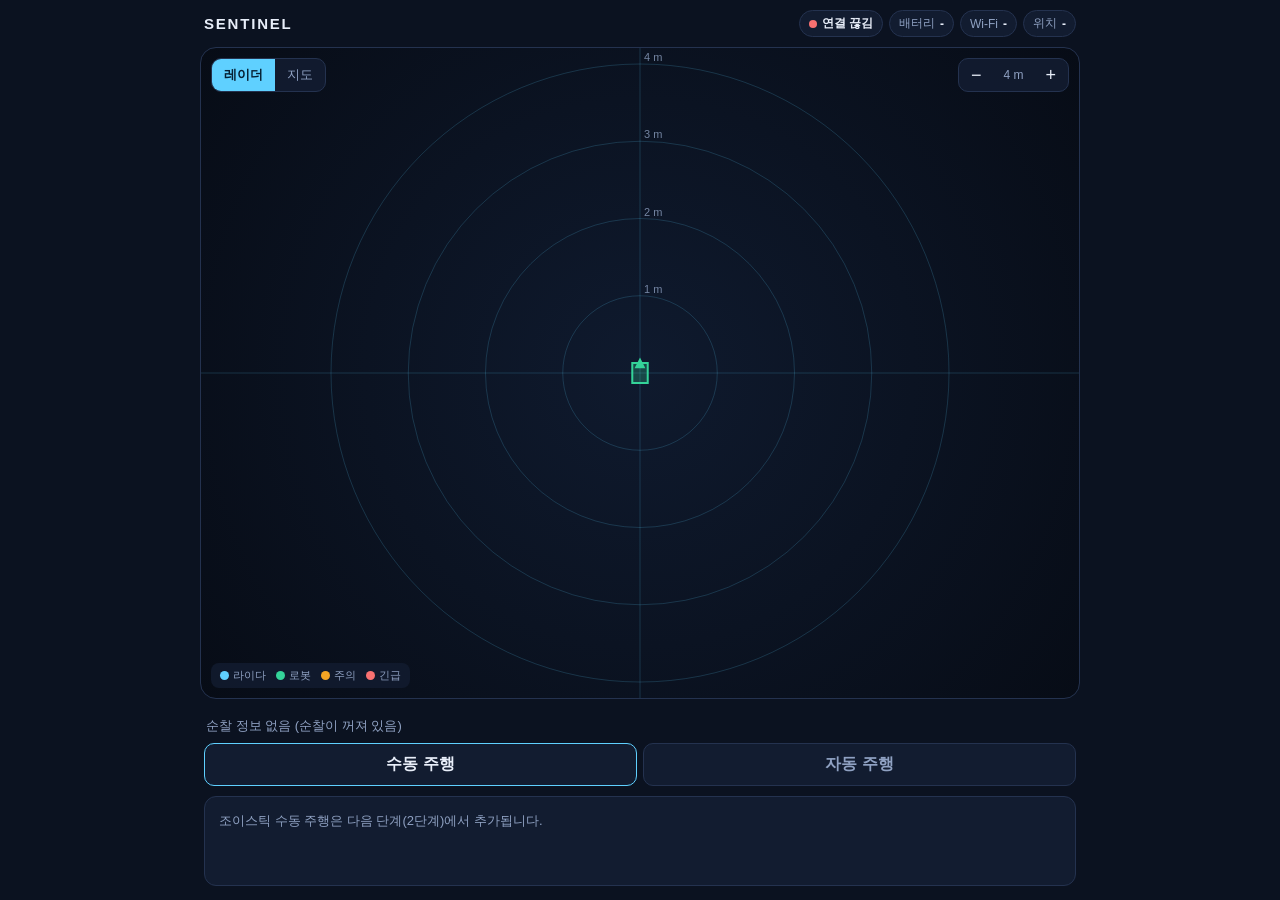
==== src/security_patrol/web/index.html @ 0d9b9de8 "feat: add web control app server and radar view Co-Authored-By: Claude Opus 5.5 <noreply@anthropic.c" ====
<!doctype html>
<html lang="ko">
<head>
<meta charset="utf-8">
<meta name="viewport" content="width=device-width, initial-scale=1, viewport-fit=cover">
<meta name="theme-color" content="#0b1220">
<title>SENTINEL 관제</title>
<link rel="stylesheet" href="style.css">
</head>
<body>
<div class="app">
  <!-- 상단: 연결 · 배터리 · Wi-Fi · 위치추정 -->
  <header class="top">
    <div class="brand">SENTINEL</div>
    <div class="chips">
      <span class="chip" id="conn"><i class="dot"></i><b>연결 중</b></span>
      <span class="chip" id="battery">배터리 <b>-</b></span>
      <span class="chip" id="wifi">Wi-Fi <b>-</b></span>
      <span class="chip" id="loc">위치 <b>-</b></span>
    </div>
  </header>

  <!-- 가운데: 레이더 / 지도 화면 -->
  <main class="view">
    <canvas id="canvas"></canvas>
    <div class="view-tools">
      <div class="seg" id="viewMode">
        <button data-mode="radar" class="on">레이더</button>
        <button data-mode="map">지도</button>
      </div>
      <div class="zoom">
        <button id="zoomOut" aria-label="축소">−</button>
        <span id="zoomLabel">4 m</span>
        <button id="zoomIn" aria-label="확대">+</button>
      </div>
    </div>
    <div class="legend">
      <span><i class="lg scan"></i>라이다</span>
      <span><i class="lg robot"></i>로봇</span>
      <span><i class="lg caution"></i>주의</span>
      <span><i class="lg urgent"></i>긴급</span>
    </div>
    <div class="banner" id="banner" hidden></div>
  </main>

  <!-- 아래: 순찰 상태 + 수동/자동 -->
  <section class="panel">
    <div class="patrol" id="patrol">순찰 정보 없음</div>
    <div class="tabs" id="tabs">
      <button data-tab="manual" class="on">수동 주행</button>
      <button data-tab="auto">자동 주행</button>
    </div>
    <div class="tab-body" data-body="manual">
      <p class="soon">조이스틱 수동 주행은 다음 단계(2단계)에서 추가됩니다.</p>
    </div>
    <div class="tab-body" data-body="auto" hidden>
      <p class="soon">코스 선택과 자동 순찰은 3단계에서 추가됩니다.</p>
    </div>
  </section>
</div>
<script src="app.js"></script>
</body>
</html>
---- src/security_patrol/web/style.css ----
:root {
  --bg: #0b1220;
  --panel: #121c30;
  --line: #24324f;
  --text: #e8eef9;
  --muted: #8fa1c2;
  --accent: #5fd0ff;
  --ok: #34d399;
  --caution: #f5a524;
  --urgent: #f87171;
}
* { box-sizing: border-box; }
html, body { margin: 0; height: 100%; background: var(--bg); color: var(--text);
  font-family: -apple-system, "Apple SD Gothic Neo", "Noto Sans KR", sans-serif; -webkit-tap-highlight-color: transparent; }
button { font: inherit; color: inherit; }

.app { display: flex; flex-direction: column; height: 100dvh; max-width: 900px; margin: 0 auto;
  padding: env(safe-area-inset-top) 0 env(safe-area-inset-bottom); }

/* 상단 */
.top { display: flex; align-items: center; justify-content: space-between; gap: 8px; padding: 10px 14px; }
.brand { font-weight: 800; letter-spacing: .12em; font-size: 15px; }
.chips { display: flex; gap: 6px; flex-wrap: wrap; justify-content: flex-end; }
.chip { display: inline-flex; align-items: center; gap: 5px; padding: 4px 9px; border-radius: 999px;
  background: var(--panel); border: 1px solid var(--line); color: var(--muted); font-size: 12px; white-space: nowrap; }
.chip b { color: var(--text); font-weight: 600; }
.dot { width: 8px; height: 8px; border-radius: 50%; background: var(--muted); }
.chip.ok .dot { background: var(--ok); box-shadow: 0 0 8px var(--ok); }
.chip.bad .dot { background: var(--urgent); }
.chip.warn b { color: var(--caution); }

/* 가운데 화면 */
.view { position: relative; flex: 1; min-height: 260px; margin: 0 10px; border-radius: 16px; overflow: hidden;
  background: radial-gradient(circle at 50% 50%, #0f1a2e, #070c16); border: 1px solid var(--line); }
#canvas { position: absolute; inset: 0; width: 100%; height: 100%; touch-action: none; }
.view-tools { position: absolute; top: 10px; left: 10px; right: 10px; display: flex; justify-content: space-between; pointer-events: none; }
.seg, .zoom { pointer-events: auto; display: flex; align-items: center; background: rgba(18, 28, 48, .9);
  border: 1px solid var(--line); border-radius: 10px; overflow: hidden; }
.seg button, .zoom button { border: 0; background: none; padding: 7px 12px; font-size: 13px; color: var(--muted); }
.seg button.on { background: var(--accent); color: #062033; font-weight: 700; }
.zoom button { font-size: 18px; padding: 4px 12px; color: var(--text); }
.zoom span { font-size: 12px; color: var(--muted); min-width: 40px; text-align: center; }
.legend { position: absolute; left: 10px; bottom: 10px; display: flex; gap: 10px; font-size: 11px; color: var(--muted);
  background: rgba(18, 28, 48, .85); padding: 5px 9px; border-radius: 8px; }
.legend span { display: inline-flex; align-items: center; gap: 4px; }
.lg { width: 9px; height: 9px; border-radius: 50%; display: inline-block; }
.lg.scan { background: var(--accent); }
.lg.robot { background: var(--ok); }
.lg.caution { background: var(--caution); }
.lg.urgent { background: var(--urgent); }
.banner { position: absolute; left: 50%; top: 56px; transform: translateX(-50%); padding: 6px 12px; border-radius: 8px;
  background: rgba(248, 113, 113, .15); border: 1px solid var(--urgent); color: #ffd1d1; font-size: 12px; white-space: nowrap; }

/* 아래 패널 */
.panel { padding: 10px 14px 14px; }
.patrol { font-size: 13px; color: var(--muted); padding: 8px 2px; }
.patrol b { color: var(--text); }
.tabs { display: flex; gap: 6px; }
.tabs button { flex: 1; padding: 10px; border-radius: 10px; border: 1px solid var(--line); background: var(--panel);
  color: var(--muted); font-weight: 600; }
.tabs button.on { border-color: var(--accent); color: var(--text); }
.tab-body { margin-top: 10px; min-height: 90px; border-radius: 12px; background: var(--panel); border: 1px solid var(--line);
  padding: 14px; }
.soon { margin: 0; color: var(--muted); font-size: 13px; line-height: 1.5; }

@media (min-width: 760px) {
  .view { min-height: 480px; }
}
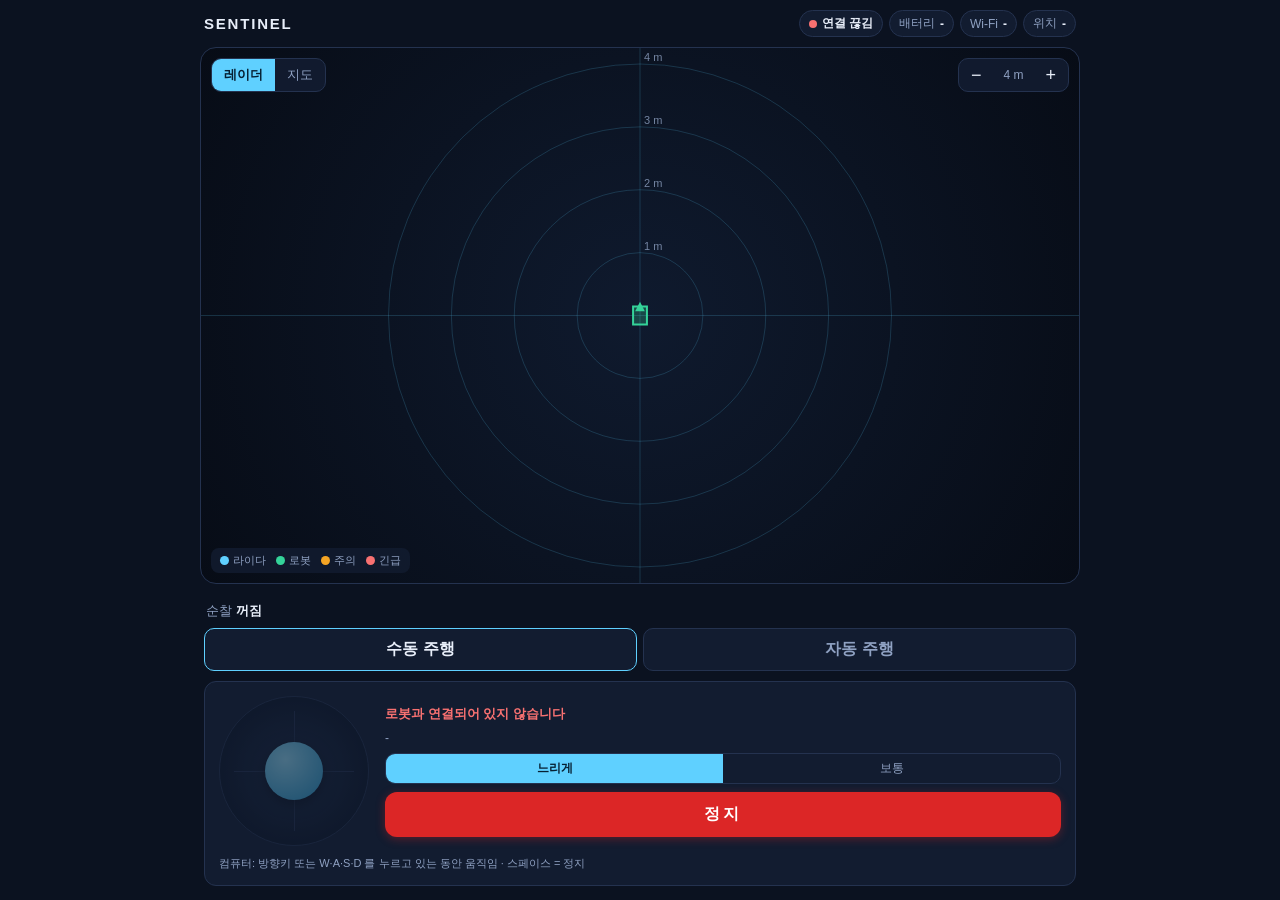
==== commit c3c6ad76: "feat: add joystick manual drive with safety stops Co-Authored-By: Claude Opus 5.5 <noreply@anthropic" ====
--- a/src/security_patrol/web/index.html
+++ b/src/security_patrol/web/index.html
@@ -51,7 +51,22 @@
       <button data-tab="auto">자동 주행</button>
     </div>
     <div class="tab-body" data-body="manual">
-      <p class="soon">조이스틱 수동 주행은 다음 단계(2단계)에서 추가됩니다.</p>
+      <div class="drive">
+        <!-- 조이스틱: 위 = 앞으로, 좌우 = 제자리 회전. 손을 떼면 바로 정지 -->
+        <div class="stick" id="stick" role="application" aria-label="조이스틱">
+          <div class="knob" id="knob"></div>
+        </div>
+        <div class="drive-side">
+          <div class="drive-status" id="driveStatus">조이스틱을 끌면 움직입니다</div>
+          <div class="drive-speed" id="driveSpeed">-</div>
+          <div class="seg small" id="speedLevel">
+            <button data-level="0.5" class="on">느리게</button>
+            <button data-level="1">보통</button>
+          </div>
+          <button class="estop" id="estop">정지</button>
+        </div>
+      </div>
+      <p class="hint">컴퓨터: 방향키 또는 W·A·S·D 를 누르고 있는 동안 움직임 · 스페이스 = 정지</p>
     </div>
     <div class="tab-body" data-body="auto" hidden>
       <p class="soon">코스 선택과 자동 순찰은 3단계에서 추가됩니다.</p>
--- a/src/security_patrol/web/style.css
+++ b/src/security_patrol/web/style.css
@@ -63,6 +63,32 @@
   padding: 14px; }
 .soon { margin: 0; color: var(--muted); font-size: 13px; line-height: 1.5; }
 
+/* 수동 주행 */
+.drive { display: flex; gap: 16px; align-items: center; }
+.stick { position: relative; flex: none; width: 150px; height: 150px; border-radius: 50%; touch-action: none;
+  background: radial-gradient(circle, #1a2944 0%, #0c1526 72%); border: 1px solid var(--line); cursor: grab; }
+.stick::before, .stick::after { content: ""; position: absolute; background: var(--line); }
+.stick::before { left: 50%; top: 14px; bottom: 14px; width: 1px; }
+.stick::after { top: 50%; left: 14px; right: 14px; height: 1px; }
+.knob { position: absolute; z-index: 1; left: 50%; top: 50%; width: 58px; height: 58px; margin: -29px 0 0 -29px;
+  border-radius: 50%; background: radial-gradient(circle at 35% 30%, #9be6ff, #2a9fd0);
+  box-shadow: 0 4px 14px rgba(0, 0, 0, .5); transition: transform .15s ease-out; }
+.stick.active { cursor: grabbing; border-color: var(--accent); }
+.stick.active .knob { transition: none; }
+.stick.locked { opacity: .4; cursor: not-allowed; }
+.drive-side { flex: 1; min-width: 0; display: flex; flex-direction: column; gap: 8px; }
+.drive-status { font-size: 13px; font-weight: 600; line-height: 1.4; }
+.drive-status.ok { color: var(--ok); }
+.drive-status.warn { color: var(--caution); }
+.drive-status.bad { color: var(--urgent); }
+.drive-speed { font-size: 12px; color: var(--muted); font-variant-numeric: tabular-nums; }
+.seg.small button { flex: 1; padding: 6px 8px; font-size: 12px; }
+.estop { border: 0; border-radius: 12px; padding: 12px; background: #dc2626; color: #fff; font-weight: 800;
+  letter-spacing: .2em; box-shadow: 0 2px 10px rgba(220, 38, 38, .35); }
+.estop:active { background: #b91c1c; }
+.hint { margin: 10px 0 0; font-size: 11px; color: var(--muted); }
+@media (pointer: coarse) { .hint { display: none; } }
+
 @media (min-width: 760px) {
   .view { min-height: 480px; }
 }
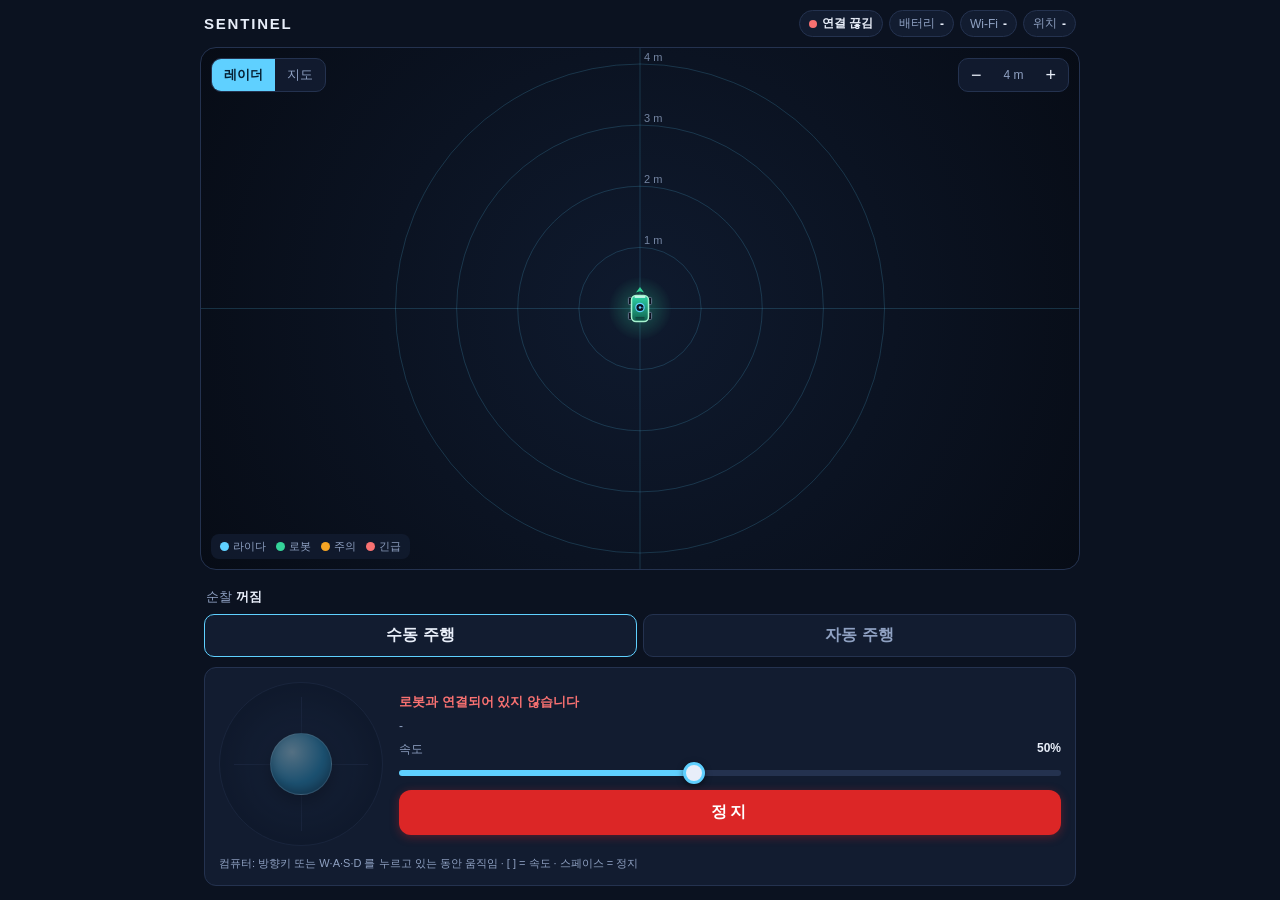
==== commit 09533bc8: "design: heavier joystick feel, speed slider and new robot icon Co-Authored-By: Claude Opus 5.5 <nore" ====
--- a/src/security_patrol/web/index.html
+++ b/src/security_patrol/web/index.html
@@ -57,16 +57,16 @@
           <div class="knob" id="knob"></div>
         </div>
         <div class="drive-side">
-          <div class="drive-status" id="driveStatus">조이스틱을 끌면 움직입니다</div>
+          <div class="drive-status" id="driveStatus">조이스틱으로 조종하세요</div>
           <div class="drive-speed" id="driveSpeed">-</div>
-          <div class="seg small" id="speedLevel">
-            <button data-level="0.5" class="on">느리게</button>
-            <button data-level="1">보통</button>
-          </div>
+          <label class="speed">
+            <span class="speed-head">속도 <b id="speedLabel">50%</b></span>
+            <input type="range" id="speedRange" min="10" max="100" step="10" value="50" aria-label="최고 속도">
+          </label>
           <button class="estop" id="estop">정지</button>
         </div>
       </div>
-      <p class="hint">컴퓨터: 방향키 또는 W·A·S·D 를 누르고 있는 동안 움직임 · 스페이스 = 정지</p>
+      <p class="hint">컴퓨터: 방향키 또는 W·A·S·D 를 누르고 있는 동안 움직임 · [ ] = 속도 · 스페이스 = 정지</p>
     </div>
     <div class="tab-body" data-body="auto" hidden>
       <p class="soon">코스 선택과 자동 순찰은 3단계에서 추가됩니다.</p>
--- a/src/security_patrol/web/style.css
+++ b/src/security_patrol/web/style.css
@@ -65,14 +65,15 @@
 
 /* 수동 주행 */
 .drive { display: flex; gap: 16px; align-items: center; }
-.stick { position: relative; flex: none; width: 150px; height: 150px; border-radius: 50%; touch-action: none;
+.stick { position: relative; flex: none; width: 164px; height: 164px; border-radius: 50%; touch-action: none;
   background: radial-gradient(circle, #1a2944 0%, #0c1526 72%); border: 1px solid var(--line); cursor: grab; }
 .stick::before, .stick::after { content: ""; position: absolute; background: var(--line); }
 .stick::before { left: 50%; top: 14px; bottom: 14px; width: 1px; }
 .stick::after { top: 50%; left: 14px; right: 14px; height: 1px; }
-.knob { position: absolute; z-index: 1; left: 50%; top: 50%; width: 58px; height: 58px; margin: -29px 0 0 -29px;
-  border-radius: 50%; background: radial-gradient(circle at 35% 30%, #9be6ff, #2a9fd0);
-  box-shadow: 0 4px 14px rgba(0, 0, 0, .5); transition: transform .15s ease-out; }
+.knob { position: absolute; z-index: 1; left: 50%; top: 50%; width: 62px; height: 62px; margin: -31px 0 0 -31px;
+  border-radius: 50%; background: radial-gradient(circle at 35% 30%, #b8eeff, #2a9fd0 55%, #17648a);
+  border: 1px solid rgba(255, 255, 255, .25);
+  box-shadow: 0 6px 18px rgba(0, 0, 0, .6), inset 0 -4px 8px rgba(0, 0, 0, .25); transition: transform .22s cubic-bezier(.3, 1.4, .5, 1); }
 .stick.active { cursor: grabbing; border-color: var(--accent); }
 .stick.active .knob { transition: none; }
 .stick.locked { opacity: .4; cursor: not-allowed; }
@@ -82,7 +83,15 @@
 .drive-status.warn { color: var(--caution); }
 .drive-status.bad { color: var(--urgent); }
 .drive-speed { font-size: 12px; color: var(--muted); font-variant-numeric: tabular-nums; }
-.seg.small button { flex: 1; padding: 6px 8px; font-size: 12px; }
+.speed { display: flex; flex-direction: column; gap: 6px; }
+.speed-head { display: flex; justify-content: space-between; font-size: 12px; color: var(--muted); }
+.speed-head b { color: var(--text); font-weight: 600; font-variant-numeric: tabular-nums; }
+#speedRange { -webkit-appearance: none; appearance: none; width: 100%; height: 6px; border-radius: 3px; margin: 6px 0;
+  background: linear-gradient(to right, var(--accent) var(--fill, 44%), var(--line) var(--fill, 44%)); }
+#speedRange::-webkit-slider-thumb { -webkit-appearance: none; width: 22px; height: 22px; border-radius: 50%;
+  background: #e8eef9; border: 3px solid var(--accent); box-shadow: 0 2px 6px rgba(0, 0, 0, .5); }
+#speedRange::-moz-range-thumb { width: 18px; height: 18px; border-radius: 50%; background: #e8eef9;
+  border: 3px solid var(--accent); }
 .estop { border: 0; border-radius: 12px; padding: 12px; background: #dc2626; color: #fff; font-weight: 800;
   letter-spacing: .2em; box-shadow: 0 2px 10px rgba(220, 38, 38, .35); }
 .estop:active { background: #b91c1c; }
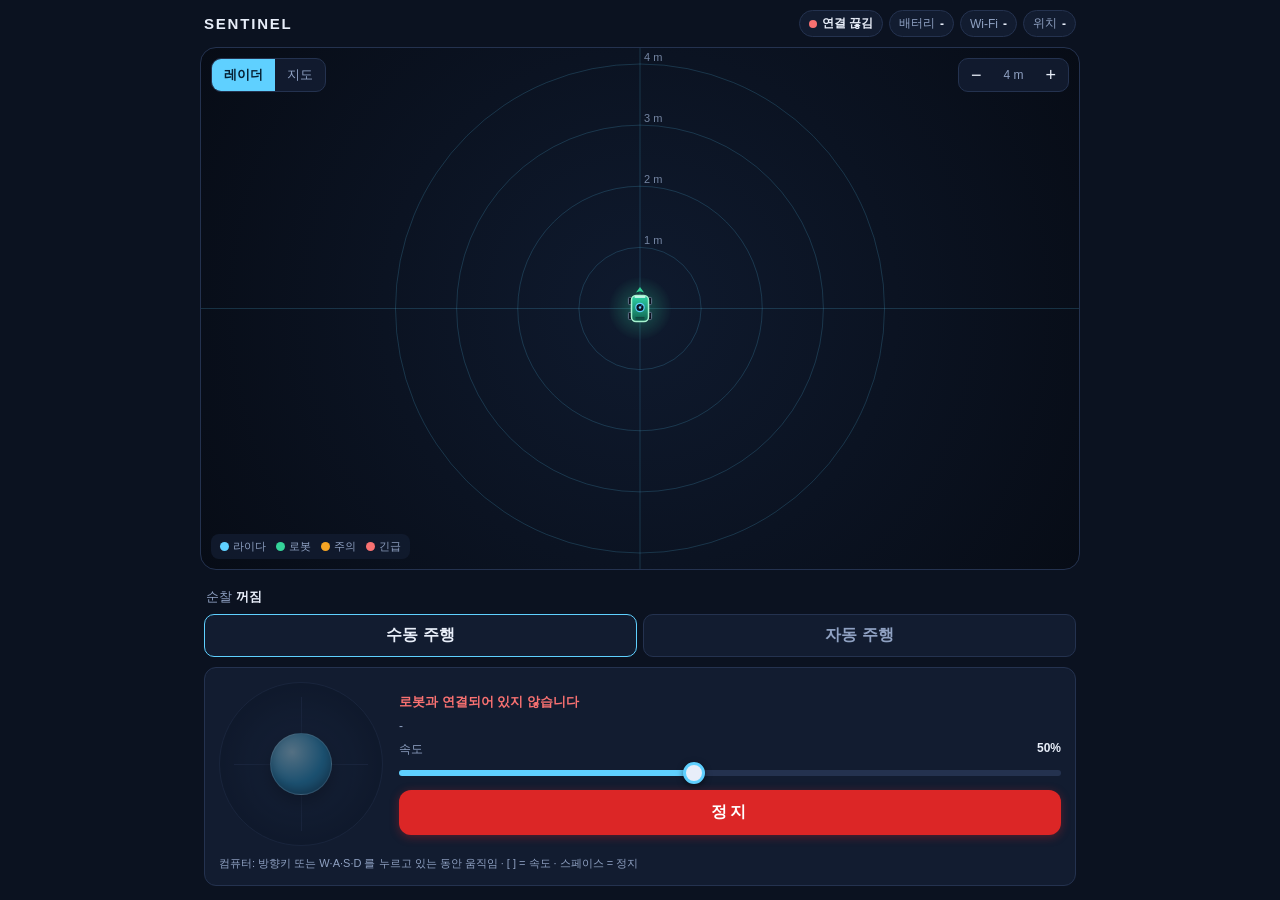
==== commit 7a132095: "feat: add course selection, app-controlled patrol and one-command app launch Co-Authored-By: Claude " ====
--- a/src/security_patrol/web/index.html
+++ b/src/security_patrol/web/index.html
@@ -59,6 +59,7 @@
         <div class="drive-side">
           <div class="drive-status" id="driveStatus">조이스틱으로 조종하세요</div>
           <div class="drive-speed" id="driveSpeed">-</div>
+          <button class="ghost" id="stopPatrolForManual" hidden>순찰 멈추고 수동 주행</button>
           <label class="speed">
             <span class="speed-head">속도 <b id="speedLabel">50%</b></span>
             <input type="range" id="speedRange" min="10" max="100" step="10" value="50" aria-label="최고 속도">
@@ -69,10 +70,25 @@
       <p class="hint">컴퓨터: 방향키 또는 W·A·S·D 를 누르고 있는 동안 움직임 · [ ] = 속도 · 스페이스 = 정지</p>
     </div>
     <div class="tab-body" data-body="auto" hidden>
-      <p class="soon">코스 선택과 자동 순찰은 3단계에서 추가됩니다.</p>
+      <div class="auto-head"><span>순찰 코스</span><button class="link" id="refreshCourses">목록 새로 고침</button></div>
+      <div class="courses" id="courses"><p class="soon">코스를 불러오는 중…</p></div>
+      <div class="auto-row">
+        <span class="auto-label">바퀴</span>
+        <div class="seg small" id="lapChoice">
+          <button data-laps="0" class="on">계속 반복</button>
+          <button data-laps="1">1바퀴</button>
+          <button data-laps="3">3바퀴</button>
+        </div>
+      </div>
+      <div class="progress" id="progress" hidden>
+        <div class="progress-text" id="progressText"></div>
+        <div class="bar"><i id="progressBar"></i></div>
+      </div>
+      <button class="go" id="patrolBtn">순찰 시작</button>
     </div>
   </section>
 </div>
+<div class="toast" id="toast" hidden></div>
 <script src="app.js"></script>
 </body>
 </html>
--- a/src/security_patrol/web/style.css
+++ b/src/security_patrol/web/style.css
@@ -101,3 +101,34 @@
 @media (min-width: 760px) {
   .view { min-height: 480px; }
 }
+
+/* 자동 주행 */
+.auto-head { display: flex; justify-content: space-between; align-items: center; font-size: 12px; color: var(--muted); margin-bottom: 8px; }
+.link { border: 0; background: none; color: var(--accent); font-size: 12px; padding: 2px 0; }
+.courses { display: flex; flex-direction: column; gap: 6px; max-height: 168px; overflow-y: auto; }
+.course { display: flex; justify-content: space-between; align-items: center; gap: 8px; width: 100%; text-align: left;
+  padding: 10px 12px; border-radius: 10px; border: 1px solid var(--line); background: #0e1729; }
+.course b { font-weight: 600; font-size: 14px; }
+.course span { font-size: 12px; color: var(--muted); white-space: nowrap; }
+.course.on { border-color: var(--accent); background: rgba(95, 208, 255, .08); }
+.course:disabled { opacity: .55; }
+.auto-row { display: flex; align-items: center; gap: 10px; margin-top: 12px; }
+.auto-label { font-size: 12px; color: var(--muted); flex: none; }
+.auto-row .seg { flex: 1; }
+.progress { margin-top: 12px; }
+.progress-text { font-size: 13px; margin-bottom: 6px; line-height: 1.4; }
+.progress-text b { color: var(--accent); }
+.bar { height: 6px; border-radius: 3px; background: var(--line); overflow: hidden; }
+.bar i { display: block; height: 100%; width: 0; background: var(--accent); transition: width .4s; }
+.go { width: 100%; margin-top: 12px; border: 0; border-radius: 12px; padding: 13px; font-weight: 800; letter-spacing: .1em;
+  background: #10b981; color: #04261b; box-shadow: 0 2px 10px rgba(16, 185, 129, .3); }
+.go.stop { background: #dc2626; color: #fff; box-shadow: 0 2px 10px rgba(220, 38, 38, .35); }
+.go:disabled { background: var(--line); color: var(--muted); box-shadow: none; }
+.ghost { border: 1px solid var(--caution); background: rgba(245, 165, 36, .1); color: #ffd79a; border-radius: 10px;
+  padding: 8px; font-size: 12px; font-weight: 600; }
+.toast { position: fixed; left: 50%; bottom: calc(24px + env(safe-area-inset-bottom)); transform: translateX(-50%);
+  max-width: calc(100% - 32px); padding: 10px 14px; border-radius: 10px; font-size: 13px; z-index: 10;
+  background: #1c2944; border: 1px solid var(--line); box-shadow: 0 6px 20px rgba(0, 0, 0, .5); }
+.toast.ok { border-color: var(--ok); }
+.toast.warn { border-color: var(--caution); }
+.toast.bad { border-color: var(--urgent); }
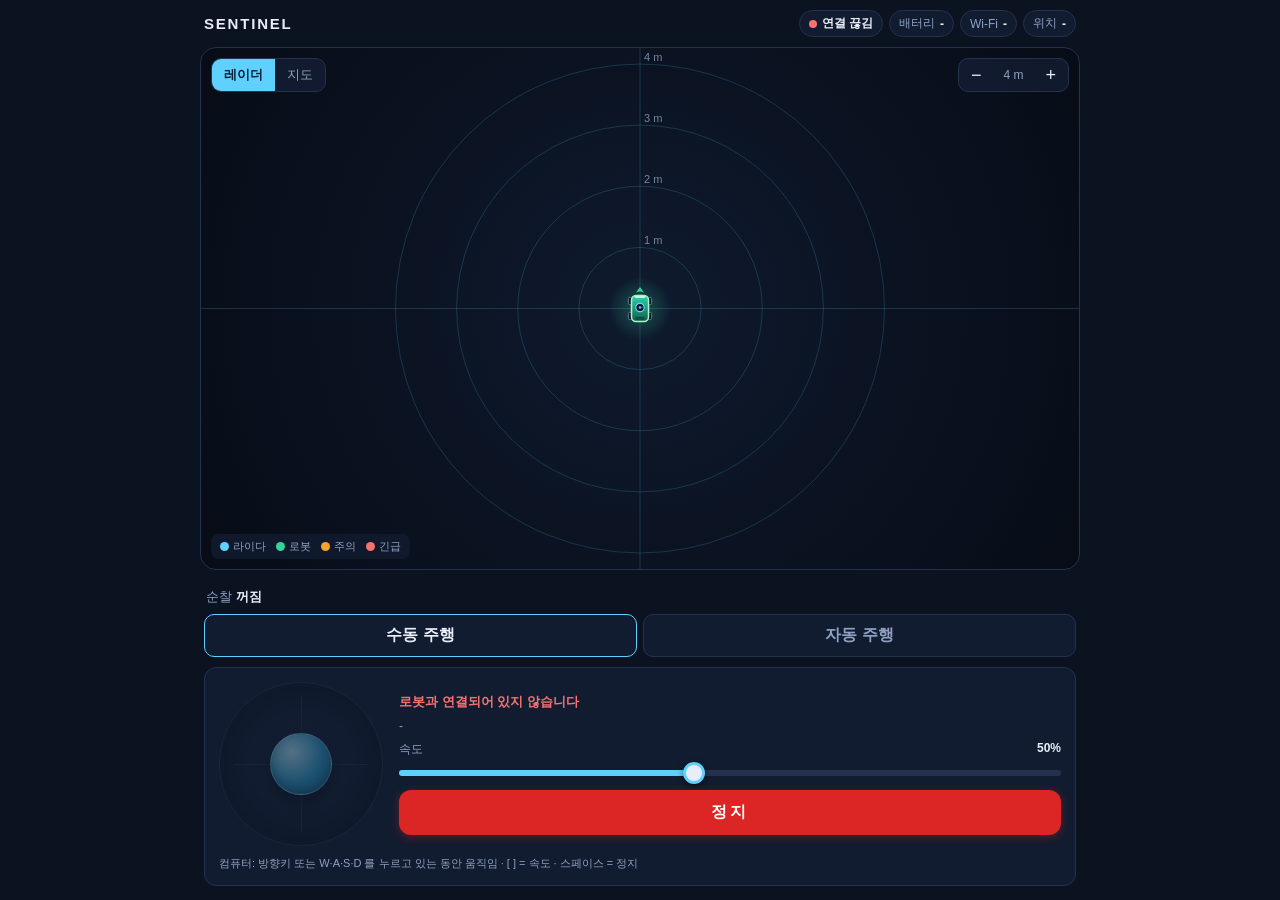
==== commit 4e09176b: "feat: generate patrol courses from the map in the app Co-Authored-By: Claude Opus 5.5 <noreply@anthr" ====
--- a/src/security_patrol/web/index.html
+++ b/src/security_patrol/web/index.html
@@ -70,7 +70,28 @@
       <p class="hint">컴퓨터: 방향키 또는 W·A·S·D 를 누르고 있는 동안 움직임 · [ ] = 속도 · 스페이스 = 정지</p>
     </div>
     <div class="tab-body" data-body="auto" hidden>
-      <div class="auto-head"><span>순찰 코스</span><button class="link" id="refreshCourses">목록 새로 고침</button></div>
+      <div class="auto-head"><span>순찰 코스</span>
+        <span><button class="link" id="planOpen">＋ 자동 만들기</button><button class="link" id="refreshCourses">새로 고침</button></span>
+      </div>
+      <!-- 지도로 코스 자동 만들기: 감시 거리를 고르면 지도에 미리보기, 저장하면 목록에 들어간다 -->
+      <div class="plan" id="planBox" hidden>
+        <div class="plan-title">지도로 코스 자동 만들기</div>
+        <div class="auto-row">
+          <span class="auto-label">감시 거리</span>
+          <div class="seg small" id="viewChoice">
+            <button data-view="1.5">촘촘 1.5m</button>
+            <button data-view="2.5" class="on">보통 2.5m</button>
+            <button data-view="3.5">넓게 3.5m</button>
+          </div>
+        </div>
+        <div class="plan-info" id="planInfo">계산 중…</div>
+        <input class="plan-name" id="planName" maxlength="30" placeholder="코스 이름 (비우면 날짜로)">
+        <div class="plan-actions">
+          <button class="btn2" id="planCancel">취소</button>
+          <button class="btn2 primary" id="planSave" disabled>이 코스 저장</button>
+        </div>
+      </div>
+      <div id="autoMain">
       <div class="courses" id="courses"><p class="soon">코스를 불러오는 중…</p></div>
       <div class="auto-row">
         <span class="auto-label">바퀴</span>
@@ -85,6 +106,7 @@
         <div class="bar"><i id="progressBar"></i></div>
       </div>
       <button class="go" id="patrolBtn">순찰 시작</button>
+      </div>
     </div>
   </section>
 </div>
--- a/src/security_patrol/web/style.css
+++ b/src/security_patrol/web/style.css
@@ -132,3 +132,18 @@
 .toast.ok { border-color: var(--ok); }
 .toast.warn { border-color: var(--caution); }
 .toast.bad { border-color: var(--urgent); }
+
+/* 코스 자동 만들기 */
+.auto-head .link + .link { margin-left: 12px; }
+.plan { border: 1px dashed var(--caution); border-radius: 12px; padding: 12px; background: rgba(245, 165, 36, .05); }
+.plan-title { font-size: 13px; font-weight: 700; color: #ffd79a; }
+.plan .auto-row { margin-top: 10px; }
+.plan-info { margin-top: 10px; font-size: 13px; line-height: 1.5; }
+.plan-info b { color: #ffd79a; }
+.plan-name { width: 100%; margin-top: 10px; padding: 9px 10px; border-radius: 8px; border: 1px solid var(--line);
+  background: #0e1729; color: var(--text); font: inherit; font-size: 13px; }
+.plan-actions { display: flex; gap: 8px; margin-top: 10px; }
+.btn2 { flex: 1; padding: 10px; border-radius: 10px; border: 1px solid var(--line); background: var(--panel);
+  color: var(--text); font-weight: 600; }
+.btn2.primary { background: #f5a524; border-color: #f5a524; color: #1a1205; }
+.btn2:disabled { opacity: .45; }
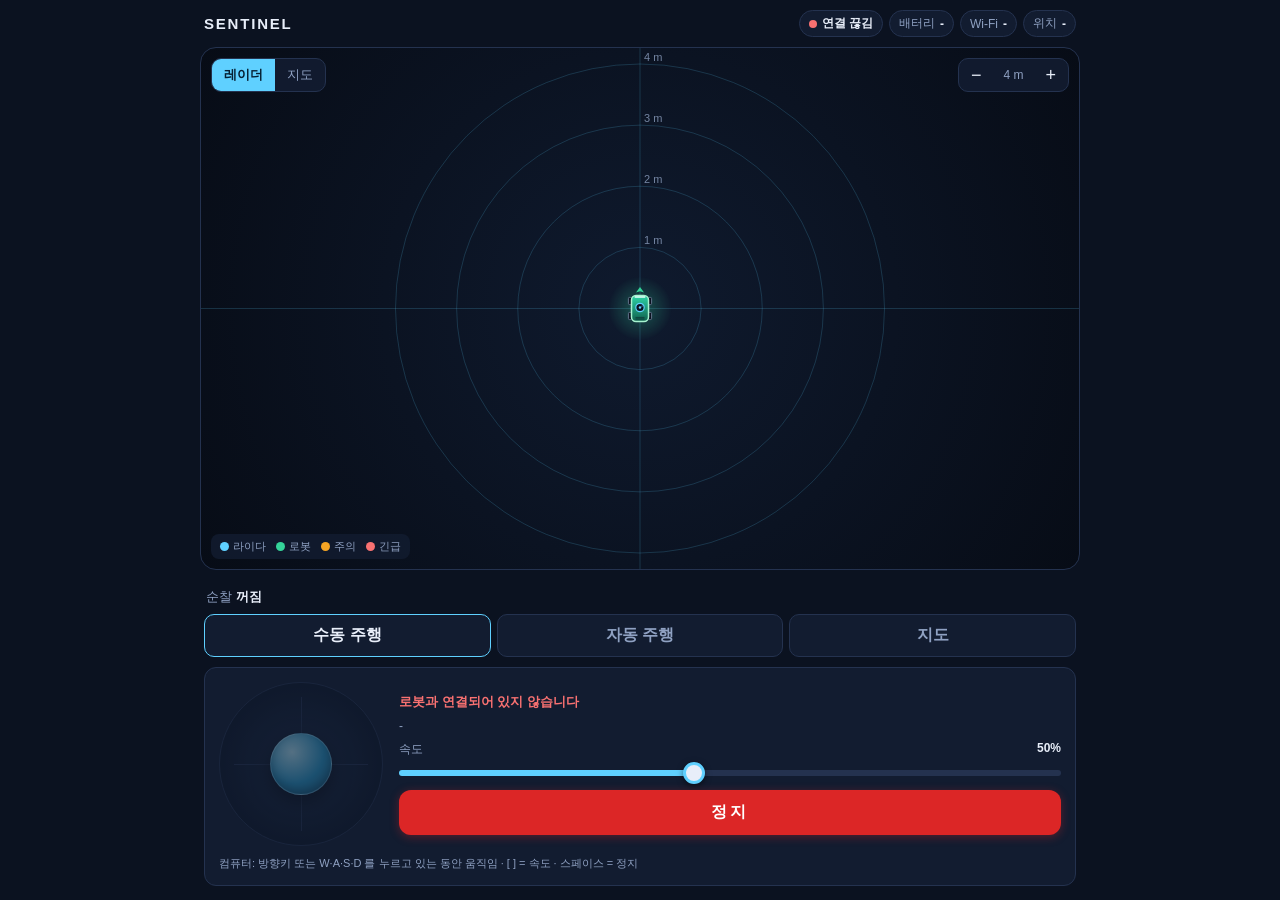
==== commit 95aed565: "feat: switch between patrol and map-making modes from the app Co-Authored-By: Claude Opus 5.5 <norep" ====
--- a/src/security_patrol/web/index.html
+++ b/src/security_patrol/web/index.html
@@ -49,6 +49,7 @@
     <div class="tabs" id="tabs">
       <button data-tab="manual" class="on">수동 주행</button>
       <button data-tab="auto">자동 주행</button>
+      <button data-tab="map">지도</button>
     </div>
     <div class="tab-body" data-body="manual">
       <div class="drive">
@@ -68,6 +69,14 @@
         </div>
       </div>
       <p class="hint">컴퓨터: 방향키 또는 W·A·S·D 를 누르고 있는 동안 움직임 · [ ] = 속도 · 스페이스 = 정지</p>
+    </div>
+    <div class="tab-body" data-body="map" hidden>
+      <!-- 지도 만들기 (자율 탐사): 로봇이 스스로 돌며 지도를 채우고, 끝나면 지도와 순찰 코스를 저장한다 -->
+      <div class="mode-line" id="modeLine">모드 정보 없음</div>
+      <div class="explore-stats" id="exploreStats" hidden></div>
+      <p class="soon" id="mapHint">로봇이 스스로 돌아다니며 새 지도를 만들고, 끝나면 출발점으로 돌아와 순찰 코스까지 만듭니다.
+        그동안 순찰과 이상 감지는 멈춥니다. 로봇 주변을 비워 두세요.</p>
+      <div class="map-actions" id="mapActions"></div>
     </div>
     <div class="tab-body" data-body="auto" hidden>
       <div class="auto-head"><span>순찰 코스</span>
--- a/src/security_patrol/web/style.css
+++ b/src/security_patrol/web/style.css
@@ -147,3 +147,15 @@
   color: var(--text); font-weight: 600; }
 .btn2.primary { background: #f5a524; border-color: #f5a524; color: #1a1205; }
 .btn2:disabled { opacity: .45; }
+
+/* 지도 탭 (지도 만들기) */
+.mode-line { font-size: 13px; line-height: 1.5; }
+.mode-line b { color: var(--accent); }
+.explore-stats { display: grid; grid-template-columns: repeat(3, 1fr); gap: 6px; margin-top: 10px; }
+.stat { background: #0e1729; border: 1px solid var(--line); border-radius: 10px; padding: 8px; text-align: center; }
+.stat b { display: block; font-size: 16px; font-variant-numeric: tabular-nums; }
+.stat span { font-size: 11px; color: var(--muted); }
+#mapHint { margin-top: 10px; }
+.map-actions { display: flex; flex-direction: column; gap: 8px; margin-top: 12px; }
+.map-actions .go { margin-top: 0; }
+.go.explore { background: #f5a524; color: #1a1205; box-shadow: 0 2px 10px rgba(245, 165, 36, .3); }
